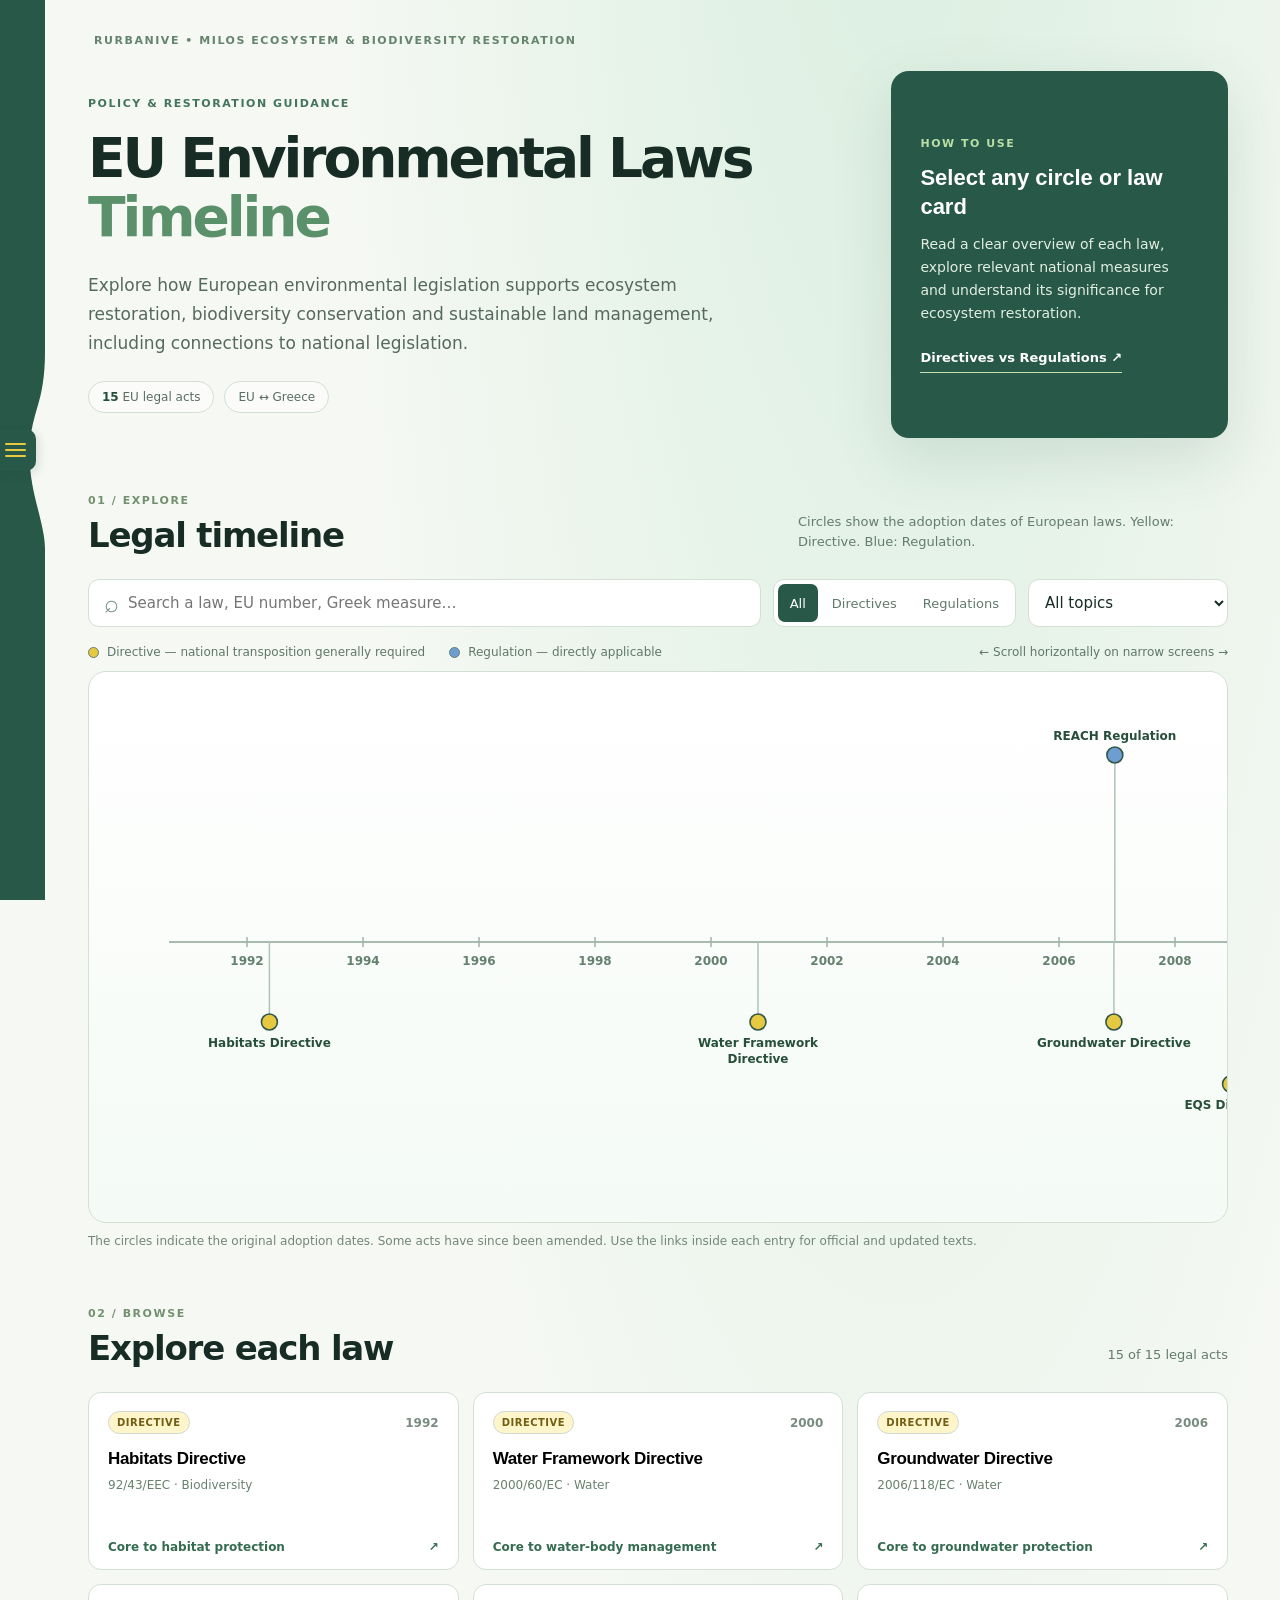
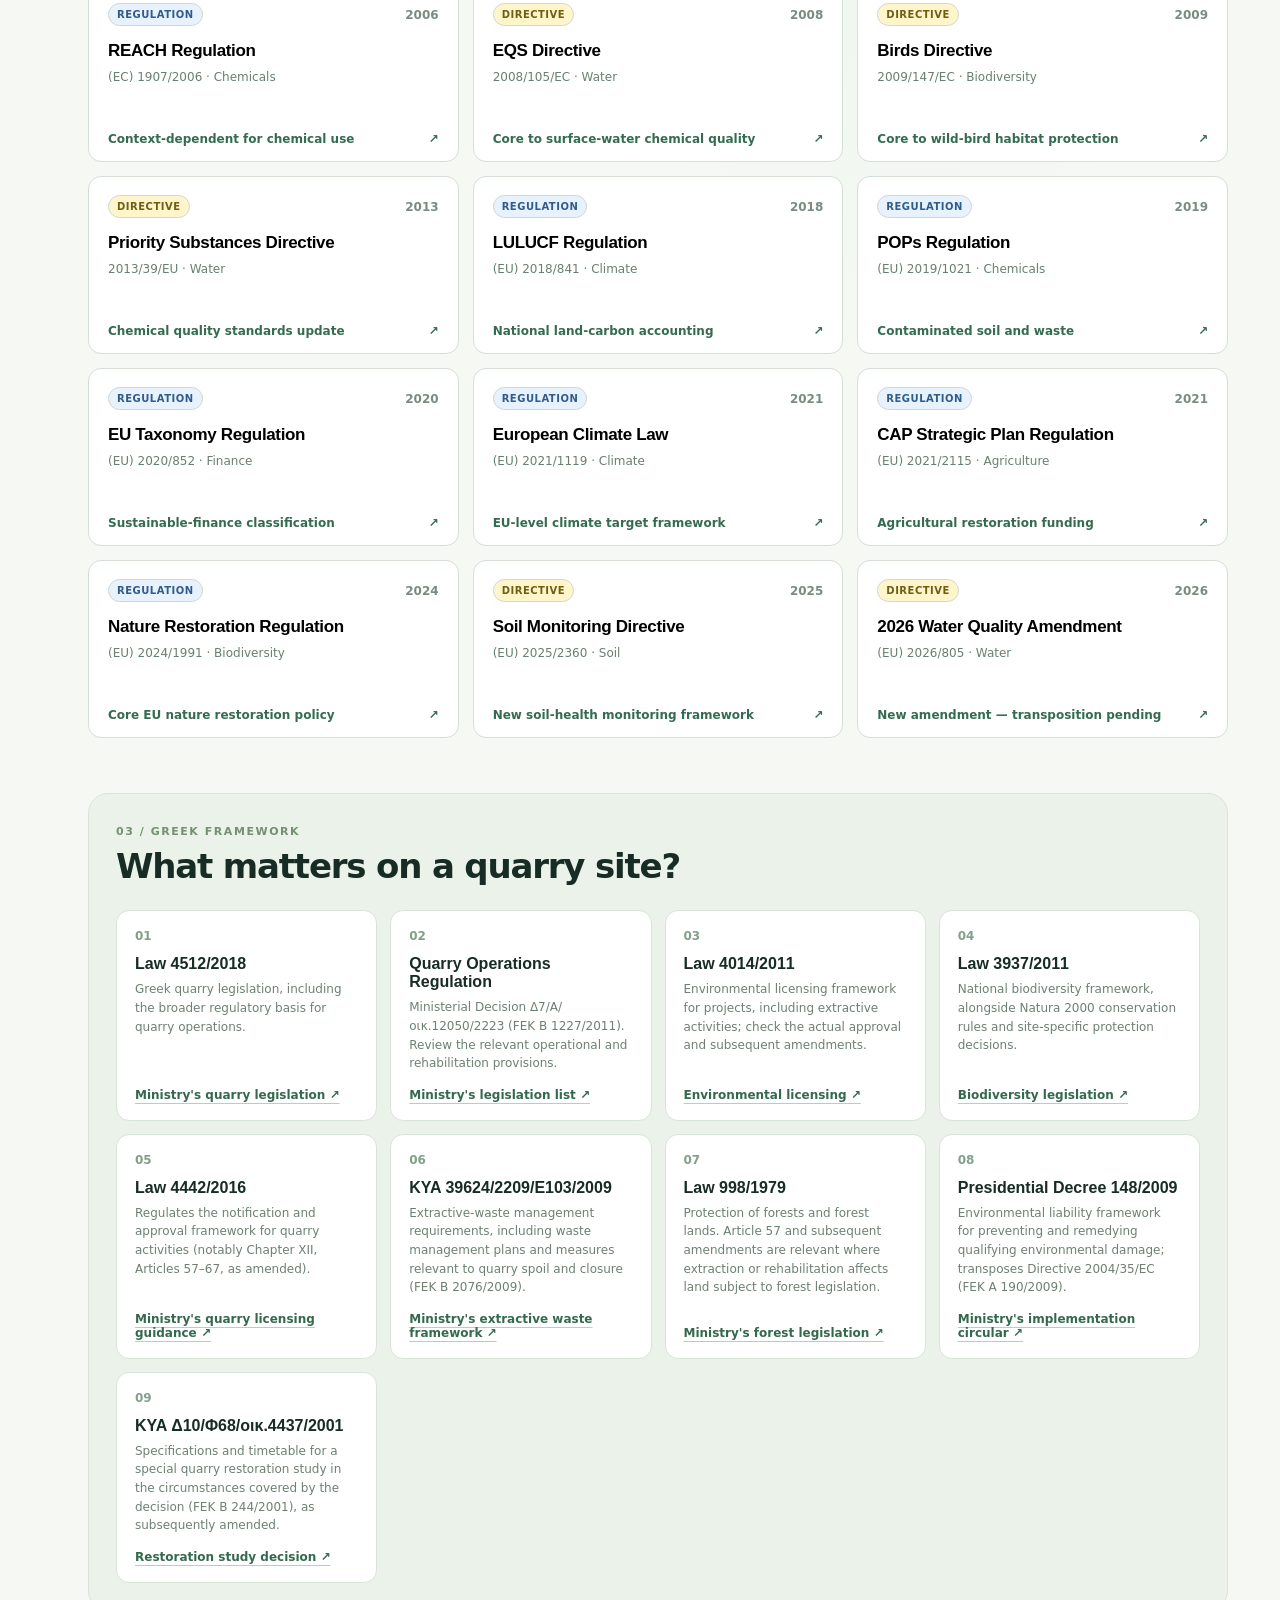
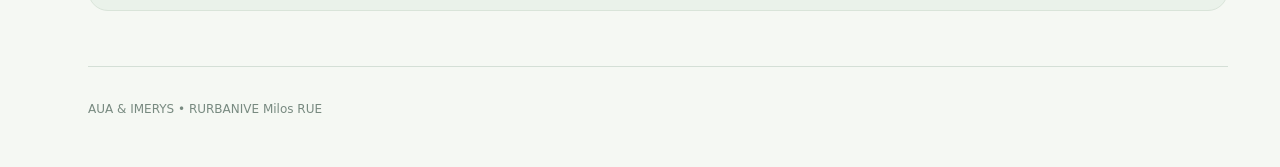
==== index.html @ 46797218 "Rename legislation.html to index.html" ====
<!doctype html>
<html lang="en">
<head>
  <meta charset="utf-8">
  <meta name="viewport" content="width=device-width, initial-scale=1">
  <meta name="description" content="RURBANIVE guide to EU environmental law, verified Greek legal measures and practical relevance to ecological restoration.">
  <meta name="theme-color" content="#285848">
  <title>EU & Greek Environmental Legislation | RURBANIVE</title>
  <link rel="stylesheet" href="style.css">
</head>
<body>
  <a class="skip-link" href="#main">Skip to content</a>
  <nav id="menu" class="site-menu" aria-label="Project navigation">
    <button id="menu-toggle" class="hamburger" type="button" aria-label="Open navigation" aria-expanded="false" aria-controls="menu-content"><span></span><span></span><span></span></button>
    <div id="menu-content" class="menu-content">
      <a class="brand" href="https://rurbanive-project.eu/" target="_blank" rel="noopener noreferrer"><img src="https://zenodo.org/records/18361008/files/RURBANIVE_stroke.png?download=1" alt="RURBANIVE project" loading="lazy"></a>
      <p class="nav-label">RURBANIVE • Milos</p>
      <a href="/index.html">Home</a><a href="/plant-database.html">Plant Database</a><a href="/restoration-protocols.html">Restoration Protocols</a><a class="current" aria-current="page" href="/legislation.html">Legislation</a><a href="/about.html">About</a>
    </div>
    <svg id="blob" viewBox="0 0 60 1000" preserveAspectRatio="none" aria-hidden="true"><path id="blob-path" d=""></path></svg>
  </nav>

  <main id="main" class="page">
    <div class="eyebrow">RURBANIVE • Milos ecosystem & biodiversity restoration</div>
    <header class="hero">
      <div class="hero-content">
        <p class="kicker">Policy & restoration guidance</p>
        <h1>EU Environmental Laws <em>Timeline</em></h1>
        <p class="hero-description">Explore how European environmental legislation supports ecosystem restoration, biodiversity conservation and sustainable land management, including connections to national legislation.</p>
        <div class="statline"><span><b id="count">15</b> EU legal acts</span><span>EU ↔ Greece</span></div>
      </div>
      <div class="intro-aside">
        <span class="aside-kicker">How to use</span>
        <strong>Select any circle or law card</strong>
        <p>Read a clear overview of each law, explore relevant national measures and understand its significance for ecosystem restoration.</p>
        <button id="explain-trigger" class="text-button" type="button">Directives vs Regulations <span aria-hidden="true">↗</span></button>
      </div>
    </header>

    <section class="overview" aria-label="Legislation filters">
      <div class="section-heading"><div><span class="section-no">01 / EXPLORE</span><h2>Legal timeline</h2></div><p>Circles show the adoption dates of European laws. Yellow: Directive. Blue: Regulation.</p></div>
      <div class="filters">
        <label class="searchbox" for="search-input"><span aria-hidden="true">⌕</span><input id="search-input" type="search" placeholder="Search a law, EU number, Greek measure…" autocomplete="off"></label>
        <div class="type-toggle" role="group" aria-label="Filter by EU act type"><button class="active" data-type="All" aria-pressed="true">All</button><button data-type="Directive" aria-pressed="false">Directives</button><button data-type="Regulation" aria-pressed="false">Regulations</button></div>
        <label for="topic-select" class="visually-hidden">Filter by topic</label><select id="topic-select"><option value="All">All topics</option><option value="Biodiversity">Biodiversity</option><option value="Water">Water</option><option value="Soil">Soil</option><option value="Climate">Climate</option><option value="Chemicals">Chemicals</option><option value="Agriculture">Agriculture</option><option value="Finance">Finance</option></select>
      </div>
      <div class="visual-key"><span><i class="dot directive-dot"></i> Directive — national transposition generally required</span><span><i class="dot regulation-dot"></i> Regulation — directly applicable</span><span class="hint">← Scroll horizontally on narrow screens →</span></div>
      <div class="timeline-viewport" id="timeline-viewport"><div id="timeline" aria-label="EU law timeline, from 1992 to 2026"></div></div>
      <p class="timeline-caption">The circles indicate the original adoption dates. Some acts have since been amended. Use the links inside each entry for official and updated texts.</p>
    </section>

    <section class="directory" id="directory">
      <div class="section-heading"><div><span class="section-no">02 / BROWSE</span><h2>Explore each law</h2></div><p id="results-label" aria-live="polite">15 legal acts</p></div>
      <div class="law-grid" id="law-grid"></div>
      <p id="empty-message" class="empty" hidden>No laws match these filters. Try a broader search.</p>
    </section>

    <section class="greek-focus" id="greek-focus">
      <div class="section-heading"><div><span class="section-no">03 / GREEK FRAMEWORK</span><h2>What matters on a quarry site?</h2></div></div>
      <div class="greek-cards">
        <article><span>01</span><h3>Law 4512/2018</h3><p>Greek quarry legislation, including the broader regulatory basis for quarry operations.</p><a href="https://ypen.gov.gr/energeia/oryktes-protes-yles/latomeia/nomothesia/" target="_blank" rel="noopener noreferrer">Ministry's quarry legislation ↗</a></article>
        <article><span>02</span><h3>Quarry Operations Regulation</h3><p>Ministerial Decision Δ7/Α/οικ.12050/2223 (FEK B 1227/2011). Review the relevant operational and rehabilitation provisions.</p><a href="https://ypen.gov.gr/energeia/oryktes-protes-yles/latomeia/nomothesia/" target="_blank" rel="noopener noreferrer">Ministry's legislation list ↗</a></article>
        <article><span>03</span><h3>Law 4014/2011</h3><p>Environmental licensing framework for projects, including extractive activities; check the actual approval and subsequent amendments.</p><a href="https://ypen.gov.gr/perivallon/perivallontiki-adeiodotisi/perivallontiki-adeiodotisi-ergon/" target="_blank" rel="noopener noreferrer">Environmental licensing ↗</a></article>
        <article><span>04</span><h3>Law 3937/2011</h3><p>National biodiversity framework, alongside Natura 2000 conservation rules and site-specific protection decisions.</p><a href="https://ypen.gov.gr/perivallon/viopoikilotita/nomothesia/" target="_blank" rel="noopener noreferrer">Biodiversity legislation ↗</a></article>
        <article><span>05</span><h3>Law 4442/2016</h3><p>Regulates the notification and approval framework for quarry activities (notably Chapter XII, Articles 57–67, as amended).</p><a href="https://ypen.gov.gr/energeia/oryktes-protes-yles/latomeia/adeiodotisi/" target="_blank" rel="noopener noreferrer">Ministry's quarry licensing guidance ↗</a></article>
        <article><span>06</span><h3>KYA 39624/2209/E103/2009</h3><p>Extractive-waste management requirements, including waste management plans and measures relevant to quarry spoil and closure (FEK B 2076/2009).</p><a href="https://ypen.gov.gr/diacheirisi-apovliton/sterea-apovlita/exoryktika-apovlita/" target="_blank" rel="noopener noreferrer">Ministry's extractive waste framework ↗</a></article>
        <article><span>07</span><h3>Law 998/1979</h3><p>Protection of forests and forest lands. Article 57 and subsequent amendments are relevant where extraction or rehabilitation affects land subject to forest legislation.</p><a href="https://ypen.gov.gr/perivallon/dasi/nomothesia/" target="_blank" rel="noopener noreferrer">Ministry's forest legislation ↗</a></article>
        <article><span>08</span><h3>Presidential Decree 148/2009</h3><p>Environmental liability framework for preventing and remedying qualifying environmental damage; transposes Directive 2004/35/EC (FEK A 190/2009).</p><a href="https://ypen.gov.gr/wp-content/uploads/legacy/Files/Epitheorisi/Perivallontiki%20Efthini/Nomiko%20Plaisio/04_egyklios65_2011.pdf" target="_blank" rel="noopener noreferrer">Ministry's implementation circular ↗</a></article>
        <article><span>09</span><h3>KYA Δ10/Φ68/οικ.4437/2001</h3><p>Specifications and timetable for a special quarry restoration study in the circumstances covered by the decision (FEK B 244/2001), as subsequently amended.</p><a href="https://www.nomoskopio.gr/a_d10-f68-4437_01.php" target="_blank" rel="noopener noreferrer">Restoration study decision ↗</a></article>
      </div>
    </section>

    <footer class="footer"><p>AUA & IMERYS • RURBANIVE Milos RUE</p></footer>
  </main>

  <div id="dialog-overlay" class="dialog-overlay" hidden></div>
  <section id="law-dialog" class="law-dialog" role="dialog" aria-modal="true" aria-labelledby="dialog-title" hidden>
    <div class="dialog-header"><div><p class="dialog-eyebrow" id="dialog-eyebrow">EU environmental law</p><h2 id="dialog-title"></h2><p class="dialog-meta" id="dialog-meta"></p></div><button type="button" id="dialog-close" aria-label="Close details" class="close-button">×</button></div>
    <div class="dialog-body" id="dialog-body"></div>
  </section>
  <script src="script.js"></script>
</body>
</html>
---- style.css ----
:root{--forest:#285848;--forest2:#1e473b;--deep:#172c25;--sage:#edf4ef;--mint:#d7e8dc;--lime:#b4d45d;--yellow:#e6c940;--blue:#6e9dd0;--line:#d4dfd6;--paper:#f7faf6;--white:#fff;--shadow:0 24px 64px rgba(20,48,35,.15)}
*{box-sizing:border-box}html{scroll-behavior:smooth}body{margin:0;font-family:'DM Sans',system-ui,sans-serif;color:var(--deep);background:radial-gradient(ellipse at 70% -15%,#d8eede 0%,transparent 45%),#f5f8f3;font-size:15px}button,input,select{font:inherit}button{cursor:pointer}a{color:inherit}a:focus-visible,button:focus-visible,input:focus-visible,select:focus-visible,[role=button]:focus-visible{outline:3px solid #e6c940;outline-offset:3px}button:disabled{opacity:.5;cursor:not-allowed}[hidden]{display:none!important}.visually-hidden{position:absolute;width:1px;height:1px;padding:0;margin:-1px;overflow:hidden;clip:rect(0,0,0,0);white-space:nowrap;border:0}.skip-link{position:fixed;z-index:110;top:-100px;left:12px;background:#fff;padding:10px 16px}.skip-link:focus{top:12px}
/* Retains the left-hand animated RURBANIVE menu; tap/click also works */
.site-menu{--peek:22px;position:fixed;z-index:30;left:0;top:0;height:100vh;width:290px;background:var(--forest);transform:translateX(calc(-100% + var(--peek)));transition:transform .65s cubic-bezier(.19,1,.22,1)}.site-menu.expanded{transform:translateX(0)}.menu-content{position:relative;z-index:2;padding:28px 28px;display:flex;flex-direction:column;gap:11px}.menu-content .brand img{display:block;width:190px;max-width:100%;margin-bottom:20px}.nav-label{color:#c9e2d0;text-transform:uppercase;letter-spacing:.17em;font-size:10px;margin:4px 0 15px}.menu-content>a:not(.brand){text-decoration:none;color:#f1f8ee;padding:13px 12px;border-radius:8px}.menu-content>a:not(.brand):hover,.menu-content>a.current{background:rgba(255,255,255,.13);color:#fff}.hamburger{position:absolute;z-index:4;right:-14px;top:40vh;border:0;background:var(--forest);height:42px;width:42px;border-radius:0 10px 10px 0;display:grid;align-content:center;justify-items:center;gap:4px;box-shadow:3px 3px 10px #203b3420}.hamburger span{display:block;width:21px;height:2px;background:var(--yellow);border-radius:2px}#blob{position:absolute;right:-23px;top:0;height:100%;width:23px;pointer-events:none;fill:var(--forest)}
.page{max-width:1540px;padding:34px 52px 36px 74px;margin:0 auto 0 14px}.eyebrow,.kicker,.aside-kicker,.section-no,.dialog-eyebrow{text-transform:uppercase;letter-spacing:.14em;font-size:11px;font-weight:800}.eyebrow{color:#65846d;margin:0 0 24px 6px}.hero{display:grid;grid-template-columns:minmax(0,1.6fr) minmax(250px,.7fr);gap:34px;align-items:stretch;margin-bottom:52px}.hero-content{padding:26px 0 25px}.kicker{color:#44755c;margin:0 0 19px}.hero h1{font-family:Manrope,system-ui,sans-serif;font-size:clamp(34px,4.3vw,61px);letter-spacing:-.056em;line-height:1.07;max-width:850px;margin:0 0 24px;font-weight:800}.hero h1 em{font-style:normal;color:#5a906a}.hero-description{font-size:17px;line-height:1.7;max-width:670px;color:#56695f;margin:0 0 24px}.statline{display:flex;gap:10px;flex-wrap:wrap}.statline span{border:1px solid var(--line);background:#fff9;border-radius:100px;padding:8px 13px;color:#5b6c63;font-size:12px}.statline strong,.statline b{color:#214d39}.intro-aside{background:var(--forest);color:#fff;padding:29px;border-radius:18px;box-shadow:0 20px 60px #184b3720;display:flex;flex-direction:column;justify-content:center}.intro-aside .aside-kicker{color:#badea5;margin-bottom:14px}.intro-aside strong{font-family:Manrope,sans-serif;font-size:22px;line-height:1.3}.intro-aside p{color:#e2eee3;line-height:1.65;margin:12px 0 17px;font-size:14px}.text-button{align-self:flex-start;background:none;border:0;border-bottom:1px solid #cfdeb0;color:#fff;padding:7px 0;font-size:13px;font-weight:700}
.section-heading{display:flex;align-items:end;justify-content:space-between;gap:24px;margin-bottom:24px}.section-no{color:#73916f}.section-heading h2{font:800 clamp(24px,2.8vw,34px) Manrope,system-ui,sans-serif;letter-spacing:-.035em;margin:7px 0 0}.section-heading>p{margin:0 0 4px;max-width:430px;color:#647b6e;font-size:13px;line-height:1.5}.overview,.directory,.greek-focus{margin-bottom:55px}.filters{display:grid;grid-template-columns:minmax(250px,1fr) auto 200px;gap:12px;margin-bottom:18px}.searchbox{display:flex;align-items:center;gap:7px;padding:0 15px;background:white;border:1px solid var(--line);border-radius:11px;min-height:48px}.searchbox>span{font-size:25px;color:#779382}.searchbox input{outline:0;flex:1;border:0;background:transparent;min-width:0;color:#254432}.searchbox input:focus{outline:0}.searchbox:focus-within{outline:3px solid #e6c940}.type-toggle{border:1px solid var(--line);padding:4px;display:flex;border-radius:11px;background:#fff;gap:2px}.type-toggle button{border:0;background:transparent;border-radius:7px;padding:8px 12px;font-size:13px;color:#62796c}.type-toggle button.active{background:var(--forest);color:white}.filters select{border:1px solid var(--line);background:#fff;color:var(--deep);border-radius:11px;padding:0 12px;min-height:48px}.visual-key{display:flex;flex-wrap:wrap;align-items:center;gap:10px 24px;font-size:12px;color:#60776a;margin:2px 0 12px}.visual-key span{display:inline-flex;align-items:center;gap:8px}.visual-key .hint{margin-left:auto}.dot{display:inline-block;border:1px solid #648071;border-radius:50%;width:11px;height:11px}.directive-dot{background:var(--yellow)}.regulation-dot{background:var(--blue)}.timeline-viewport{overflow-x:auto;overflow-y:hidden;border:1px solid var(--line);border-radius:18px;background:linear-gradient(180deg,#fff 0%,#f4faf5 100%);scrollbar-color:#84a393 #e8f1ea}.timeline-viewport svg{display:block;min-width:100%;max-width:none}.timeline-viewport svg .axis-line{stroke:#a7bbb0;stroke-width:2}.timeline-viewport svg .axis-year{fill:#64806e;font-weight:700;font-size:12px}.timeline-viewport svg .stem{stroke:#aec4b5;stroke-width:1.5}.timeline-viewport svg .law-circle{stroke:#315748;stroke-width:1.6;transition:r .2s,stroke-width .2s}.timeline-viewport svg .timeline-node{cursor:pointer}.timeline-viewport svg .timeline-node:hover .law-circle,.timeline-viewport svg .timeline-node:focus .law-circle{stroke-width:4;r:11}.timeline-viewport svg .marker-label{fill:#284f3b;font-size:12px;font-weight:700}.timeline-viewport svg .marker-ref{fill:#648071;font-size:11px}.timeline-viewport svg .timeline-node:focus{outline:none}.timeline-viewport svg .timeline-node:focus .law-circle{stroke:#a67405;stroke-width:5}.timeline-caption{font-size:12px;color:#738677;margin:11px 0 0}
.law-grid{display:grid;grid-template-columns:repeat(3,minmax(0,1fr));gap:14px}.law-card{display:flex;flex-direction:column;text-align:left;align-items:stretch;border:1px solid var(--line);background:#fff;border-radius:13px;padding:18px 19px 15px;min-height:178px;transition:transform .2s,box-shadow .2s,border .2s}.law-card:hover{transform:translateY(-3px);box-shadow:0 14px 35px #2f544619;border-color:#acc8b4}.law-card-top{display:flex;align-items:center;justify-content:space-between;gap:10px}.act-type{font-size:10px;font-weight:800;letter-spacing:.05em;text-transform:uppercase;border-radius:30px;padding:5px 8px;border:1px solid #d0d8d1}.act-type.directive{background:#fff5cb;color:#725e13}.act-type.regulation{background:#e8f2ff;color:#305c8a}.law-year{font-size:12px;font-weight:700;color:#7a8c80}.law-card h3{font:750 17px/1.35 Manrope,sans-serif;letter-spacing:-.02em;margin:14px 0 6px}.law-card p{font-size:12px;color:#68806f;margin:0 0 13px;line-height:1.4}.card-bottom{margin-top:auto;display:flex;align-items:center;justify-content:space-between;gap:10px;color:#356b50;font-size:12px;font-weight:700}.empty{text-align:center;padding:50px;color:#738677}
.greek-focus{background:#eaf2ea;border:1px solid #d9e4d9;padding:27px;border-radius:20px}.greek-cards{display:grid;grid-template-columns:repeat(4,minmax(0,1fr));gap:13px}.greek-cards article{background:#fff;border:1px solid #d9e4d9;border-radius:13px;padding:18px;display:flex;flex-direction:column}.greek-cards article>span{color:#80a18a;font-weight:800;font-size:12px}.greek-cards h3{font:750 16px Manrope,sans-serif;margin:12px 0 7px}.greek-cards p{color:#6d8072;line-height:1.55;font-size:12px;margin:0 0 15px;flex:1}.greek-cards a{font-size:12px;font-weight:800;color:#34694e;text-decoration:underline;text-decoration-color:#b6d0ba;text-underline-offset:4px}.footer{font-size:12px;color:#788a80;line-height:1.6;border-top:1px solid var(--line);padding-top:21px}.footer p:first-child{max-width:900px}
/* Accessible detail dialog */
.dialog-overlay{position:fixed;inset:0;background:rgba(13,35,27,.52);z-index:60;backdrop-filter:blur(4px)}.law-dialog{position:fixed;z-index:70;top:50%;left:50%;transform:translate(-50%,-50%);width:min(850px,calc(100vw - 32px));max-height:min(89vh,960px);display:flex;flex-direction:column;background:#fff;border-radius:18px;box-shadow:var(--shadow);overflow:hidden}.dialog-header{background:#eaf3ec;padding:24px 28px 21px;display:flex;justify-content:space-between;gap:24px;border-bottom:1px solid var(--line)}.dialog-eyebrow{color:#4d8560;margin:0 0 10px}.dialog-header h2{margin:0;font:800 clamp(21px,2.6vw,31px)/1.2 Manrope,sans-serif;letter-spacing:-.035em}.dialog-meta{color:#61776b;font-size:12px;margin:10px 0 0}.close-button{border:0;background:#fff;color:#315b44;border-radius:50%;height:42px;min-width:42px;font-size:29px;line-height:1}.dialog-body{padding:20px 28px 28px;overflow-y:auto}.detail-section{margin-bottom:23px}.detail-section h3{font:800 15px Manrope,sans-serif;display:flex;align-items:center;gap:10px;margin:0 0 10px}.detail-section h3 span{display:inline-flex;align-items:center;justify-content:center;background:#eaf2e9;color:#4b805f;width:28px;height:28px;border-radius:50%;font-size:12px}.detail-section p{line-height:1.65;color:#52695b;margin:7px 0;font-size:14px}.mapping-status{padding:12px 15px;border-radius:9px;background:#f1f6ef;border:1px solid #e0e9dc}.national-law{padding:13px 14px;border:1px solid #dde8df;border-radius:9px;margin-top:9px}.national-law .mapping-kind{display:inline-block;text-transform:uppercase;letter-spacing:.06em;font-size:10px;font-weight:800;color:#52785d;margin-bottom:5px}.national-law a{display:block;font-size:14px;font-weight:800;color:#256245;line-height:1.45;text-decoration:underline;text-decoration-color:#afd0b8;text-underline-offset:3px}.national-law p{font-size:12px;margin:6px 0 0}.source-line{font-size:12px!important;margin-top:12px!important}.source-line a{color:#256245;font-weight:700}.dialog-footer{display:flex;flex-wrap:wrap;align-items:center;gap:10px;border-top:1px solid #e4ece6;padding-top:17px}.button-link{background:var(--forest);border-radius:9px;padding:12px 16px;font-weight:700;font-size:13px;color:white;text-decoration:none}.button-link.secondary{background:#e8f3e9;color:#255c40}.body-locked{overflow:hidden}
@media(max-width:1100px){.page{padding:30px 27px 32px 40px}.hero{grid-template-columns:1fr 310px;gap:18px}.filters{grid-template-columns:minmax(200px,1fr) auto}.filters select{grid-column:1/-1}.greek-cards{grid-template-columns:repeat(2,minmax(0,1fr))}}
@media(max-width:760px){.page{padding:26px 16px 26px 22px;margin:0}.eyebrow{margin:0 0 13px 34px;font-size:9px}.site-menu{transform:translateX(-100%);--peek:0px}.site-menu #blob{display:none}.site-menu .hamburger{right:-47px;top:14px}.hero{grid-template-columns:1fr;gap:0;margin-bottom:35px}.hero-content{padding:26px 0 19px}.hero h1{font-size:38px}.hero-description{font-size:15px}.intro-aside{padding:19px}.section-heading{align-items:start;flex-direction:column;gap:8px}.section-heading>p{margin:0}.filters{grid-template-columns:1fr}.type-toggle{overflow:auto}.type-toggle button{flex:1}.filters select{grid-column:auto}.visual-key{font-size:11px}.visual-key .hint{margin:0}.law-grid{grid-template-columns:repeat(2,minmax(0,1fr))}.law-card{min-height:162px;padding:14px}.law-card h3{font-size:15px}.greek-focus{padding:19px}.greek-cards{grid-template-columns:1fr}.law-dialog{max-height:93vh}.dialog-header{padding:19px}.dialog-body{padding:19px}}
@media(max-width:480px){.law-grid{grid-template-columns:1fr}.hero h1{font-size:34px}.statline{gap:6px}.statline span{padding:7px 9px;font-size:11px}.dialog-footer{flex-direction:column;align-items:stretch}.button-link{text-align:center}}
@media(prefers-reduced-motion:reduce){*,*:before,*:after{scroll-behavior:auto!important;transition:none!important}}
@media print{.site-menu,.filters,.timeline-viewport,#explain-trigger,.intro-aside,.dialog-overlay,.law-dialog{display:none!important}.page{margin:0;padding:0}.hero h1{font-size:30px}.law-grid{grid-template-columns:repeat(2,minmax(0,1fr))}.law-card{break-inside:avoid}.greek-focus{break-inside:avoid}}
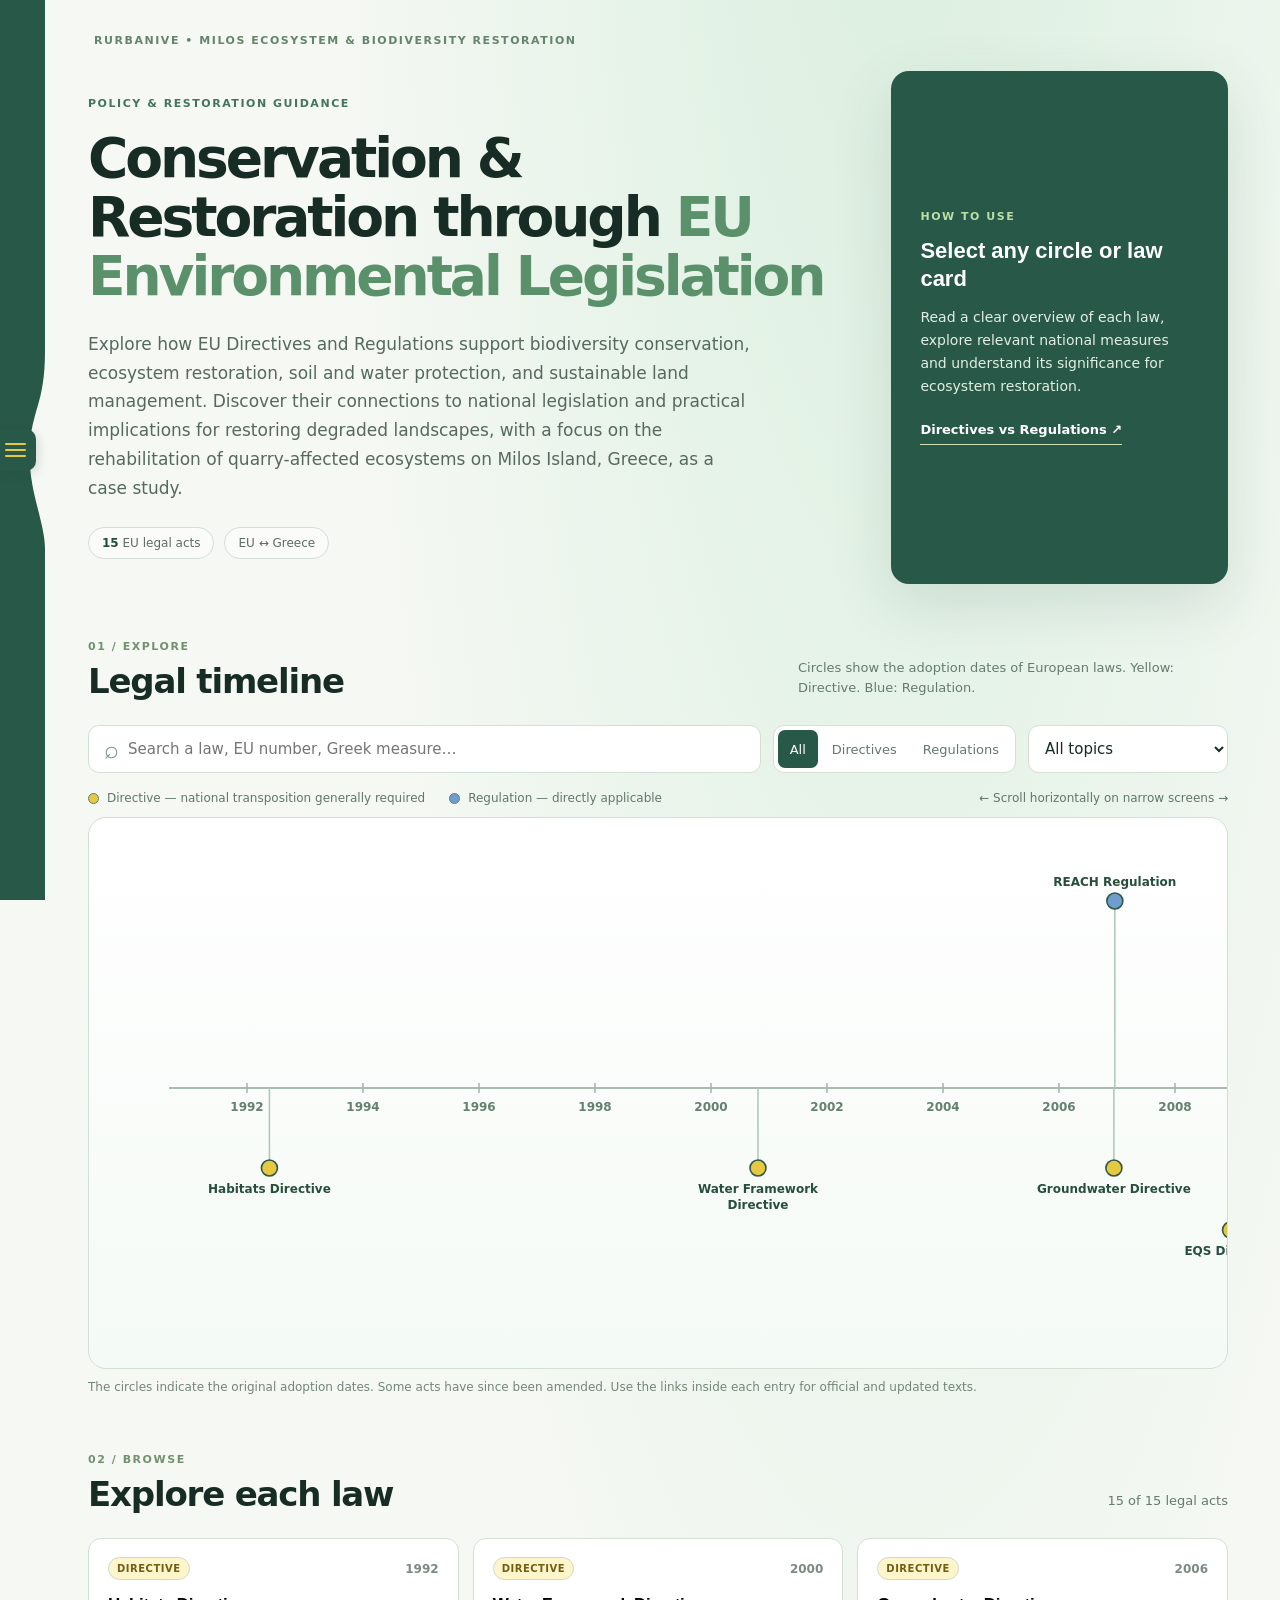
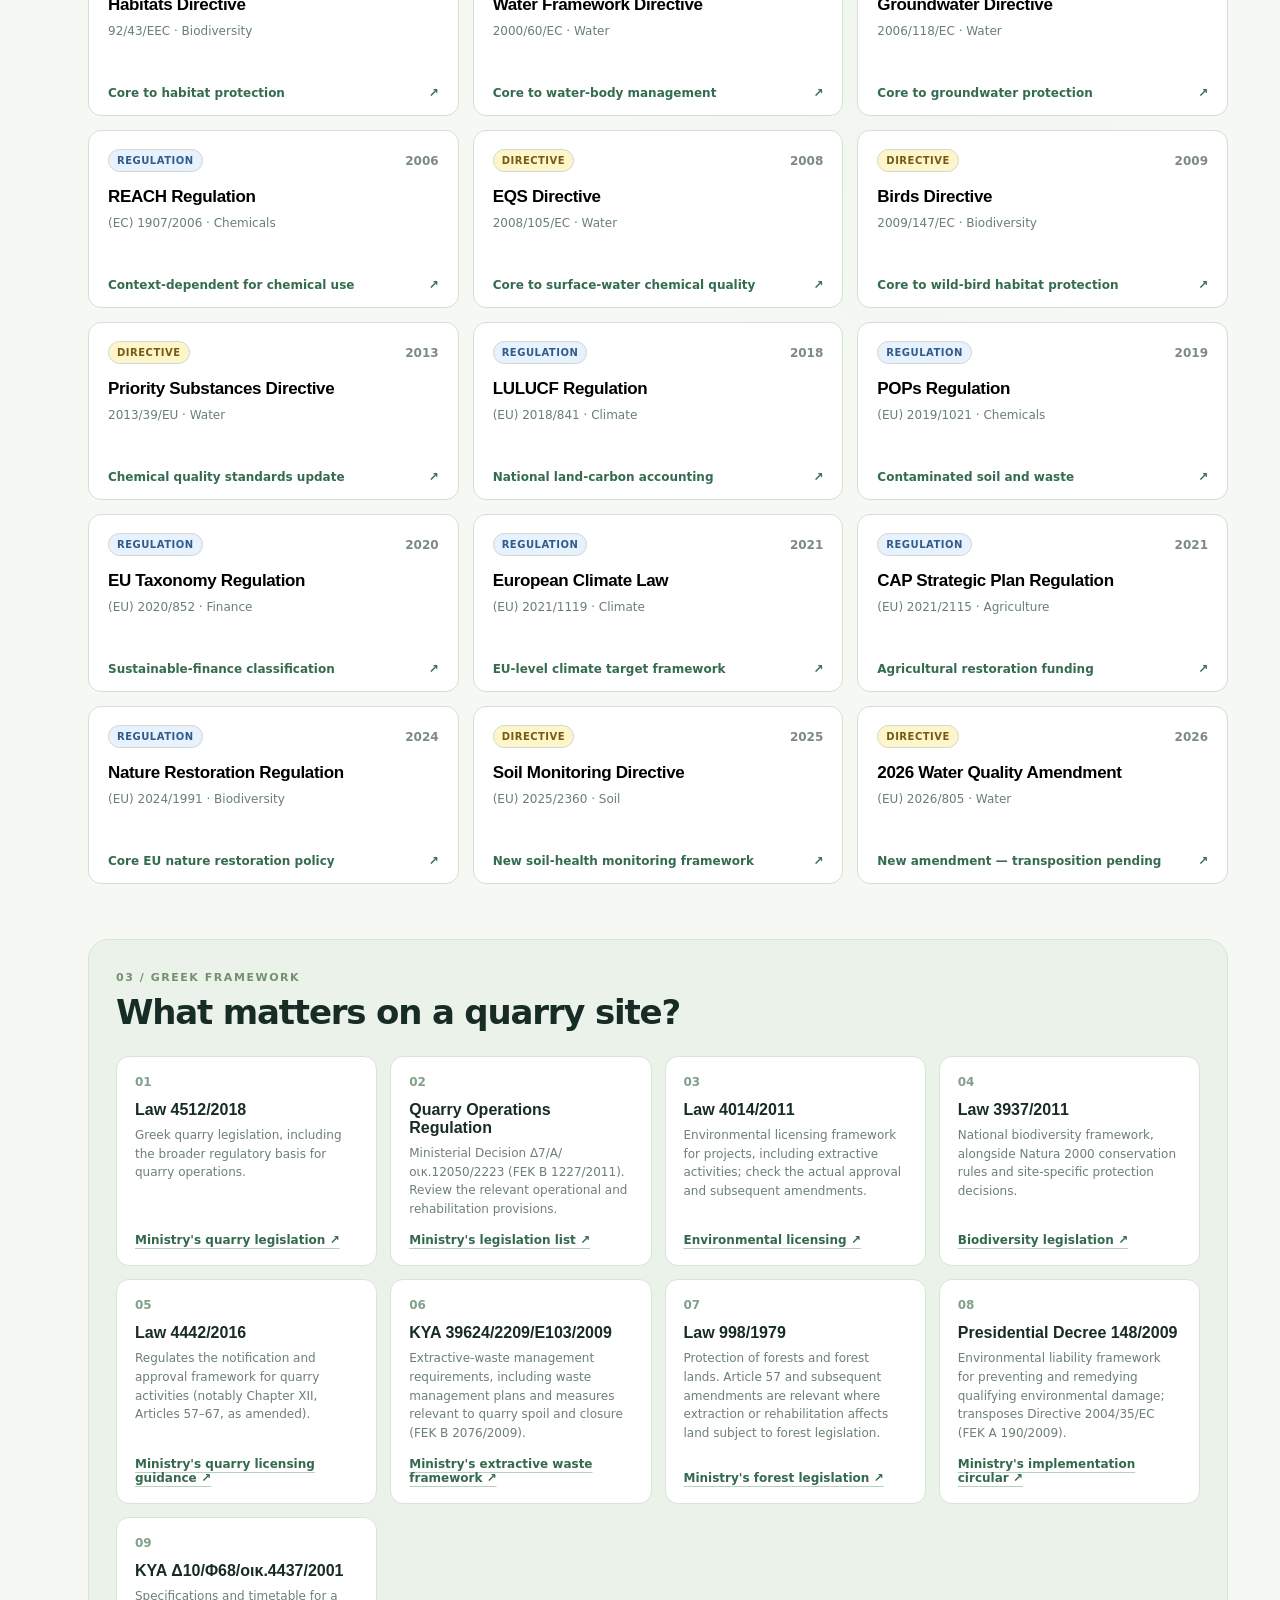
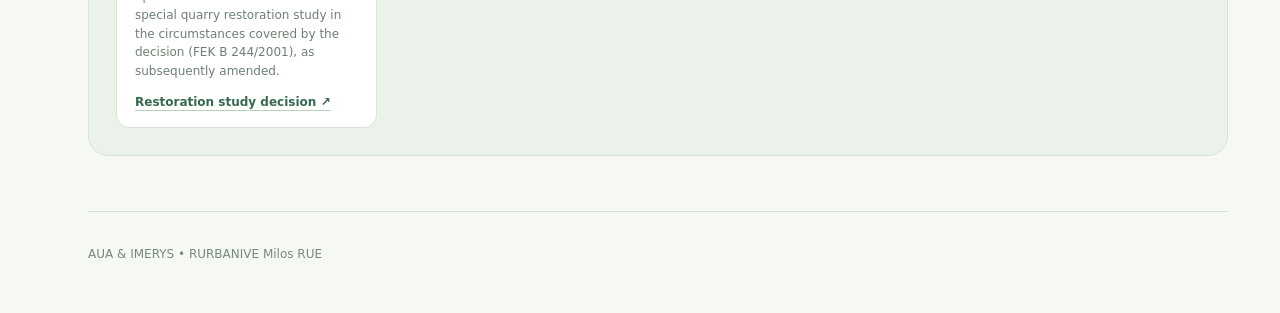
==== commit 2fa278a0: "Update index.html" ====
--- a/index.html
+++ b/index.html
@@ -25,8 +25,8 @@
     <header class="hero">
       <div class="hero-content">
         <p class="kicker">Policy & restoration guidance</p>
-        <h1>EU Environmental Laws <em>Timeline</em></h1>
-        <p class="hero-description">Explore how European environmental legislation supports ecosystem restoration, biodiversity conservation and sustainable land management, including connections to national legislation.</p>
+        <h1>Conservation &amp; Restoration through <em>EU Environmental Legislation</em></h1>
+        <p class="hero-description">Explore how EU Directives and Regulations support biodiversity conservation, ecosystem restoration, soil and water protection, and sustainable land management. Discover their connections to national legislation and practical implications for restoring degraded landscapes, with a focus on the rehabilitation of quarry-affected ecosystems on Milos Island, Greece, as a case study.</p>
         <div class="statline"><span><b id="count">15</b> EU legal acts</span><span>EU ↔ Greece</span></div>
       </div>
       <div class="intro-aside">
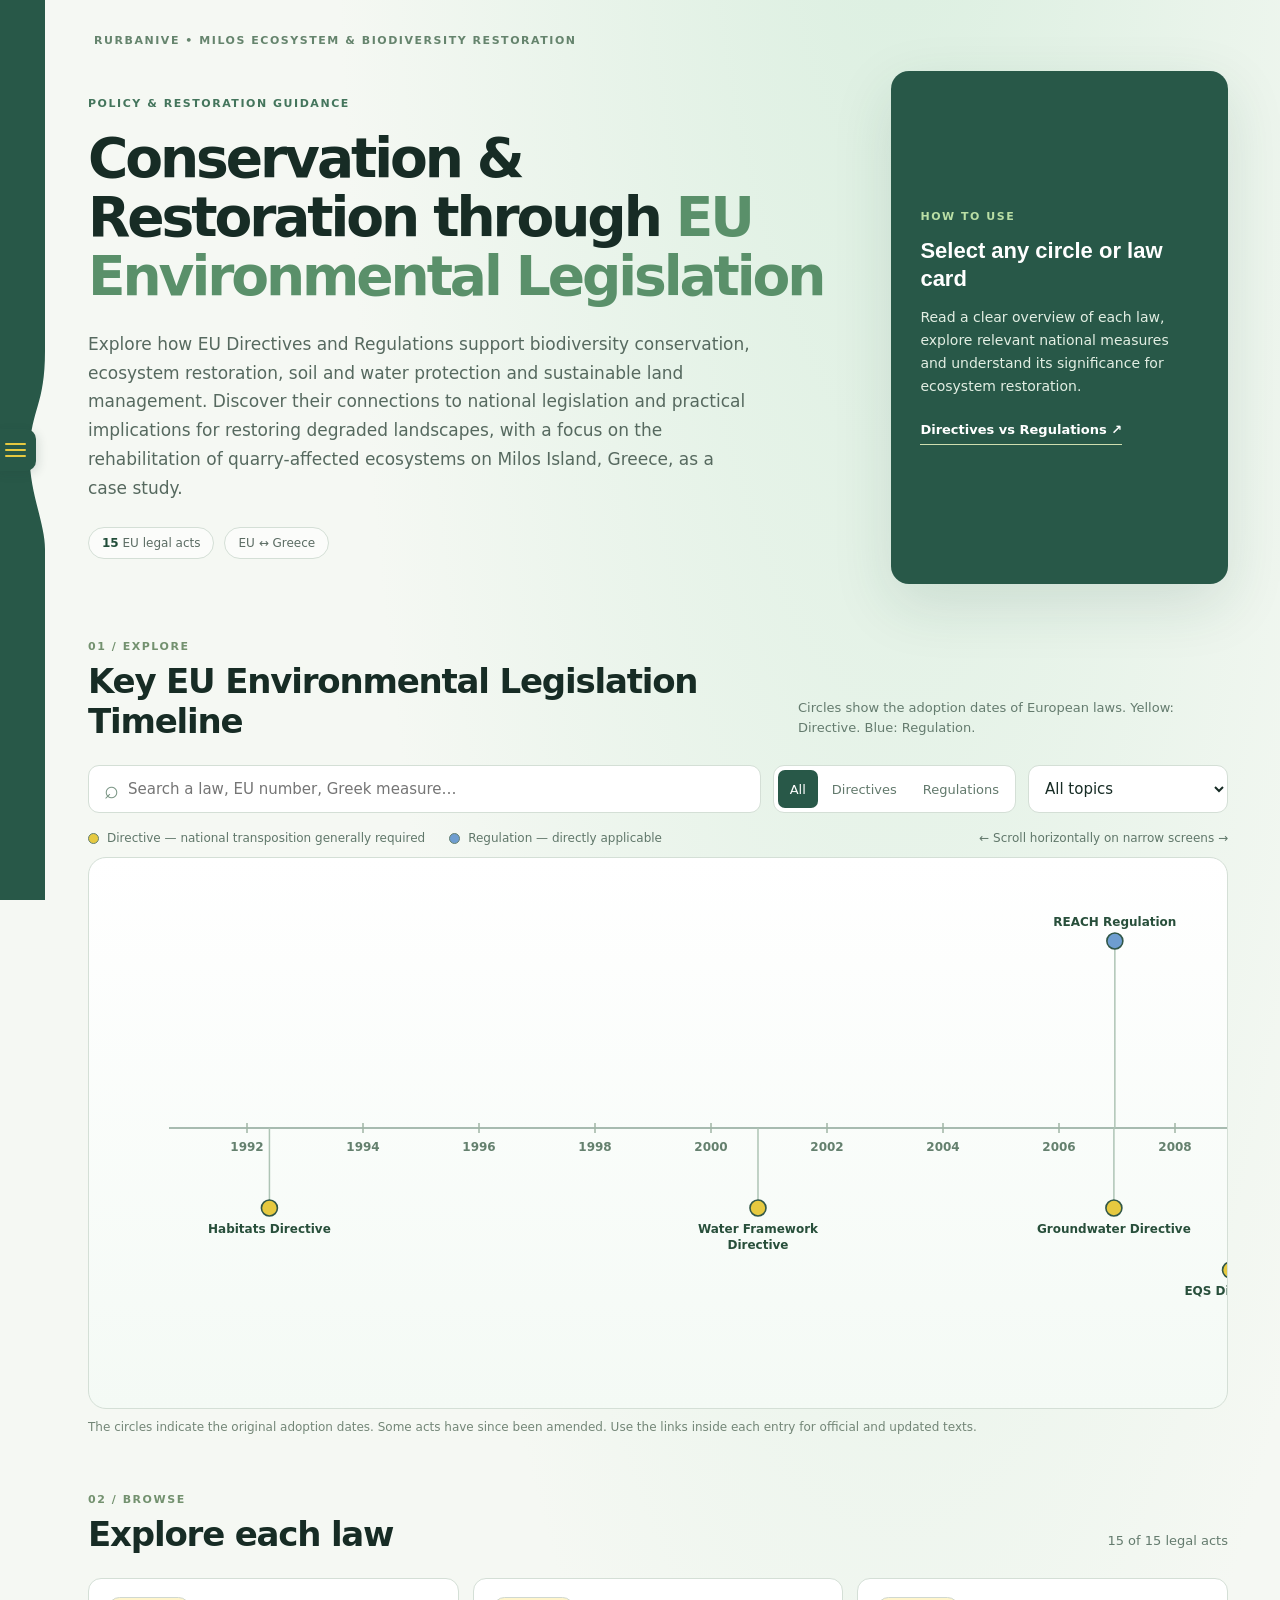
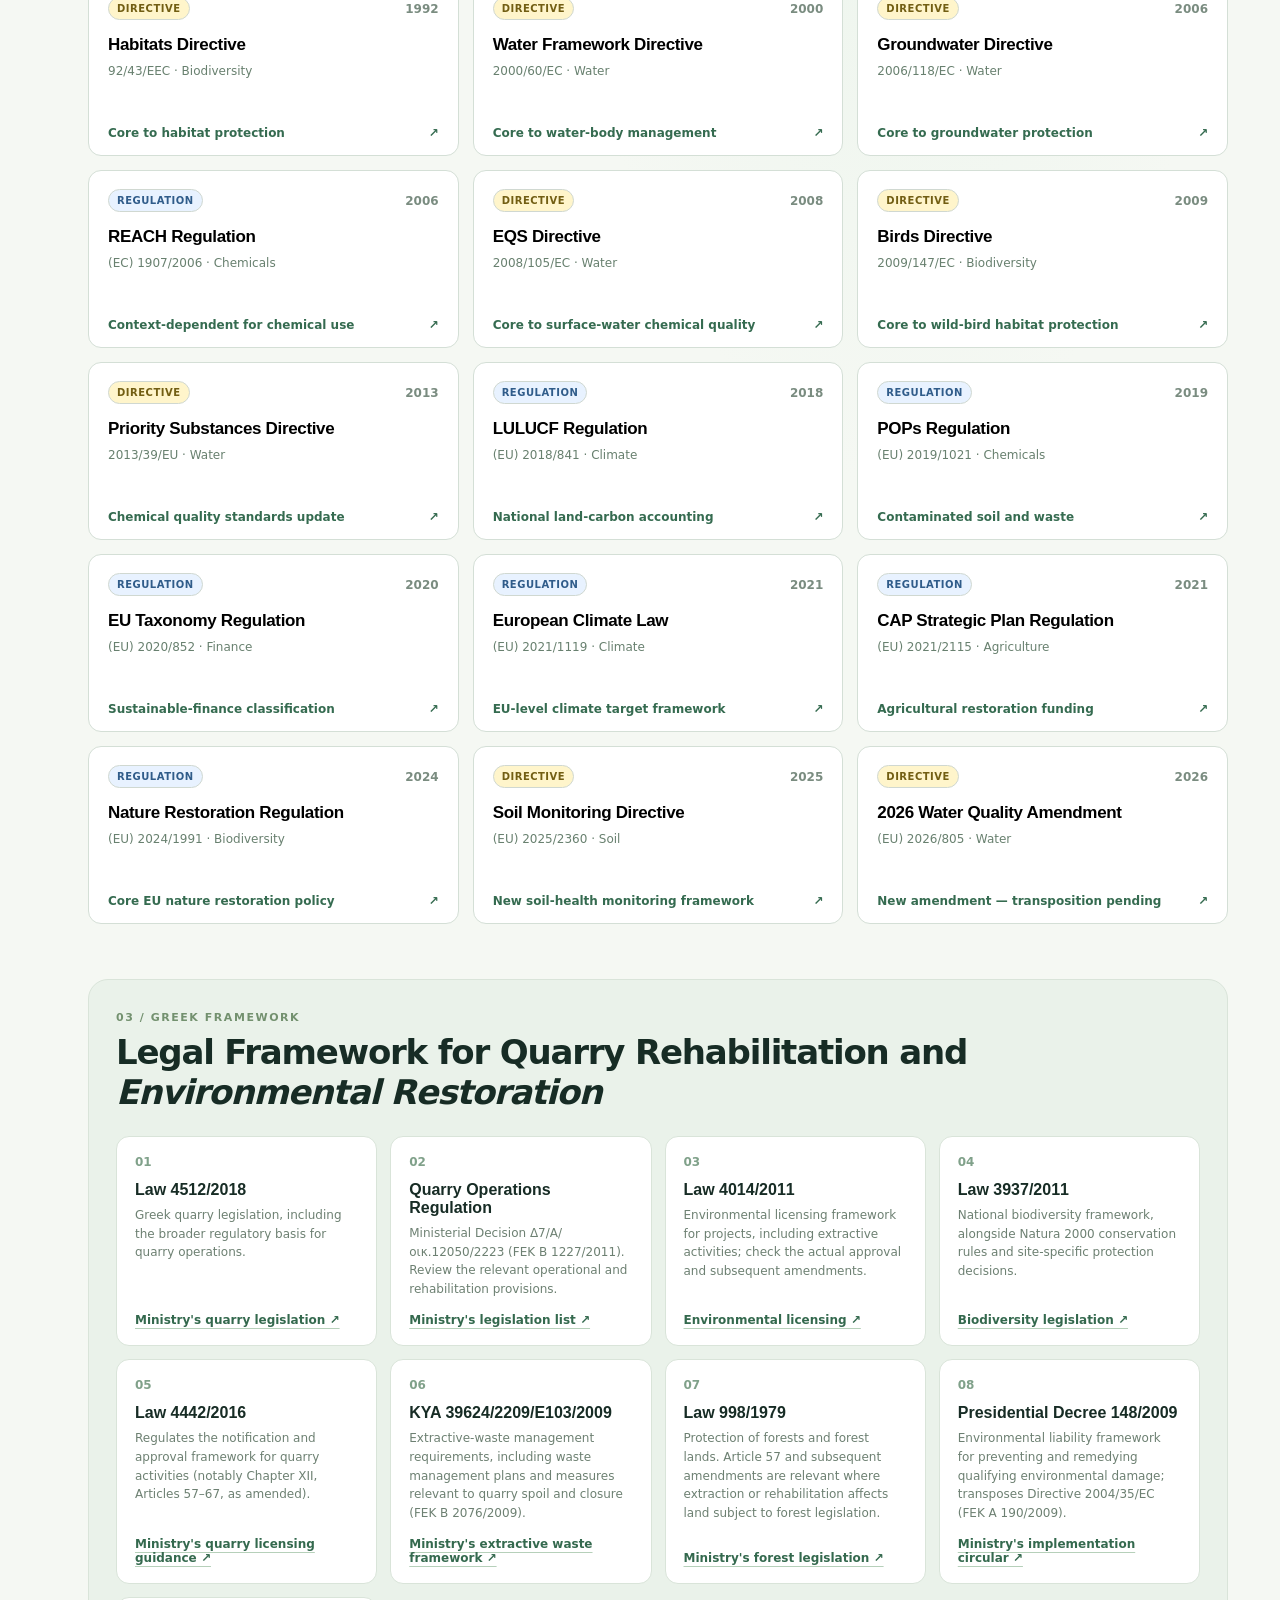
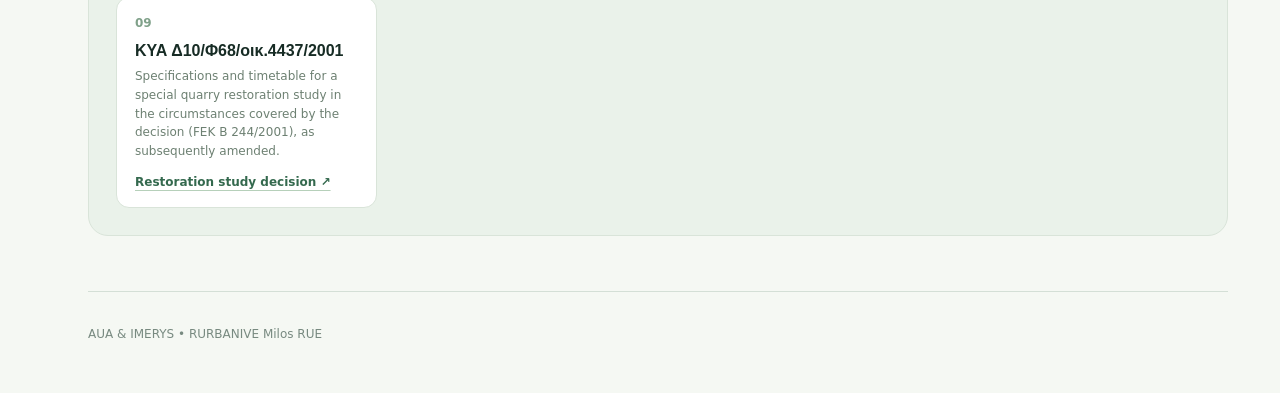
==== commit c493fda1: "Update index.html" ====
--- a/index.html
+++ b/index.html
@@ -26,7 +26,7 @@
       <div class="hero-content">
         <p class="kicker">Policy & restoration guidance</p>
         <h1>Conservation &amp; Restoration through <em>EU Environmental Legislation</em></h1>
-        <p class="hero-description">Explore how EU Directives and Regulations support biodiversity conservation, ecosystem restoration, soil and water protection, and sustainable land management. Discover their connections to national legislation and practical implications for restoring degraded landscapes, with a focus on the rehabilitation of quarry-affected ecosystems on Milos Island, Greece, as a case study.</p>
+        <p class="hero-description">Explore how EU Directives and Regulations support biodiversity conservation, ecosystem restoration, soil and water protection and sustainable land management. Discover their connections to national legislation and practical implications for restoring degraded landscapes, with a focus on the rehabilitation of quarry-affected ecosystems on Milos Island, Greece, as a case study.</p>
         <div class="statline"><span><b id="count">15</b> EU legal acts</span><span>EU ↔ Greece</span></div>
       </div>
       <div class="intro-aside">
@@ -38,7 +38,7 @@
     </header>
 
     <section class="overview" aria-label="Legislation filters">
-      <div class="section-heading"><div><span class="section-no">01 / EXPLORE</span><h2>Legal timeline</h2></div><p>Circles show the adoption dates of European laws. Yellow: Directive. Blue: Regulation.</p></div>
+      <div class="section-heading"><div><span class="section-no">01 / EXPLORE</span><h2>Key EU Environmental Legislation Timeline</h2></div><p>Circles show the adoption dates of European laws. Yellow: Directive. Blue: Regulation.</p></div>
       <div class="filters">
         <label class="searchbox" for="search-input"><span aria-hidden="true">⌕</span><input id="search-input" type="search" placeholder="Search a law, EU number, Greek measure…" autocomplete="off"></label>
         <div class="type-toggle" role="group" aria-label="Filter by EU act type"><button class="active" data-type="All" aria-pressed="true">All</button><button data-type="Directive" aria-pressed="false">Directives</button><button data-type="Regulation" aria-pressed="false">Regulations</button></div>
@@ -56,7 +56,7 @@
     </section>
 
     <section class="greek-focus" id="greek-focus">
-      <div class="section-heading"><div><span class="section-no">03 / GREEK FRAMEWORK</span><h2>What matters on a quarry site?</h2></div></div>
+      <div class="section-heading"><div><span class="section-no">03 / GREEK FRAMEWORK</span><h2>Legal Framework for Quarry Rehabilitation and <em>Environmental Restoration</em></h2></div></div>
       <div class="greek-cards">
         <article><span>01</span><h3>Law 4512/2018</h3><p>Greek quarry legislation, including the broader regulatory basis for quarry operations.</p><a href="https://ypen.gov.gr/energeia/oryktes-protes-yles/latomeia/nomothesia/" target="_blank" rel="noopener noreferrer">Ministry's quarry legislation ↗</a></article>
         <article><span>02</span><h3>Quarry Operations Regulation</h3><p>Ministerial Decision Δ7/Α/οικ.12050/2223 (FEK B 1227/2011). Review the relevant operational and rehabilitation provisions.</p><a href="https://ypen.gov.gr/energeia/oryktes-protes-yles/latomeia/nomothesia/" target="_blank" rel="noopener noreferrer">Ministry's legislation list ↗</a></article>
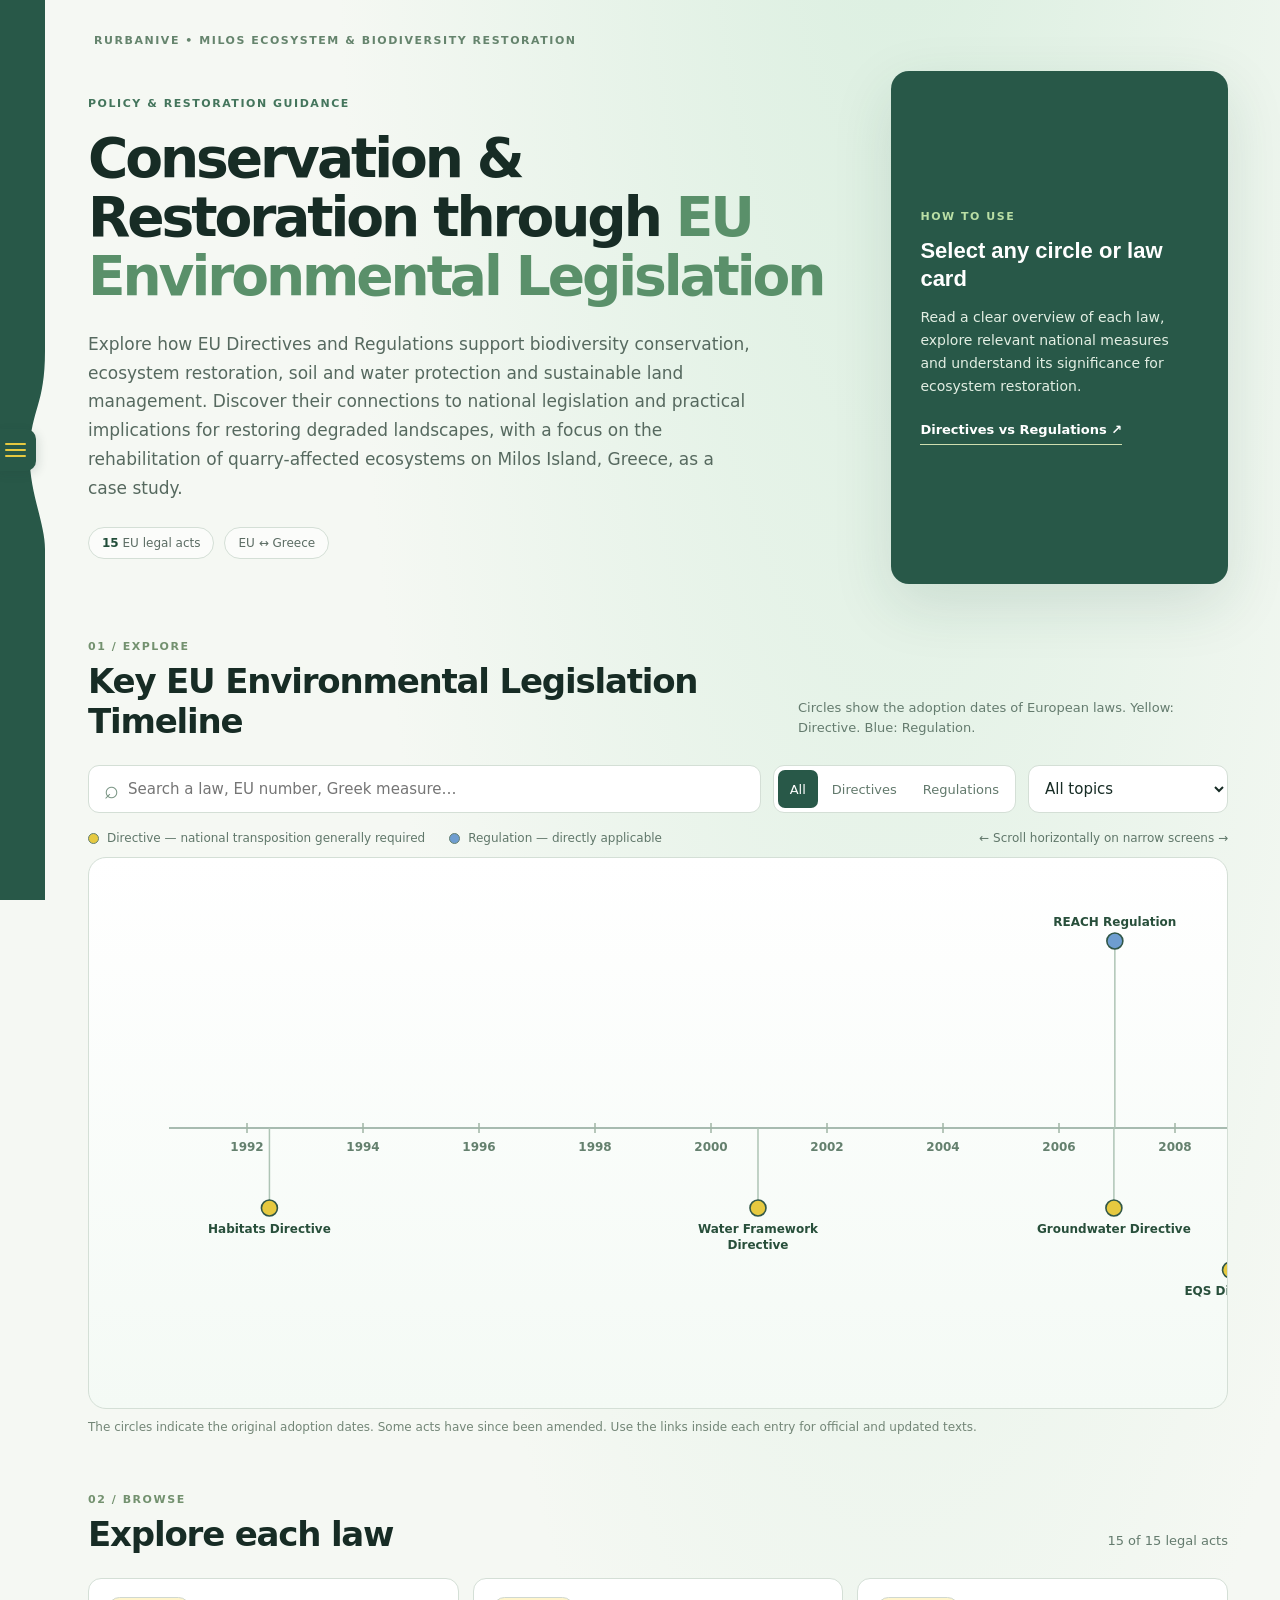
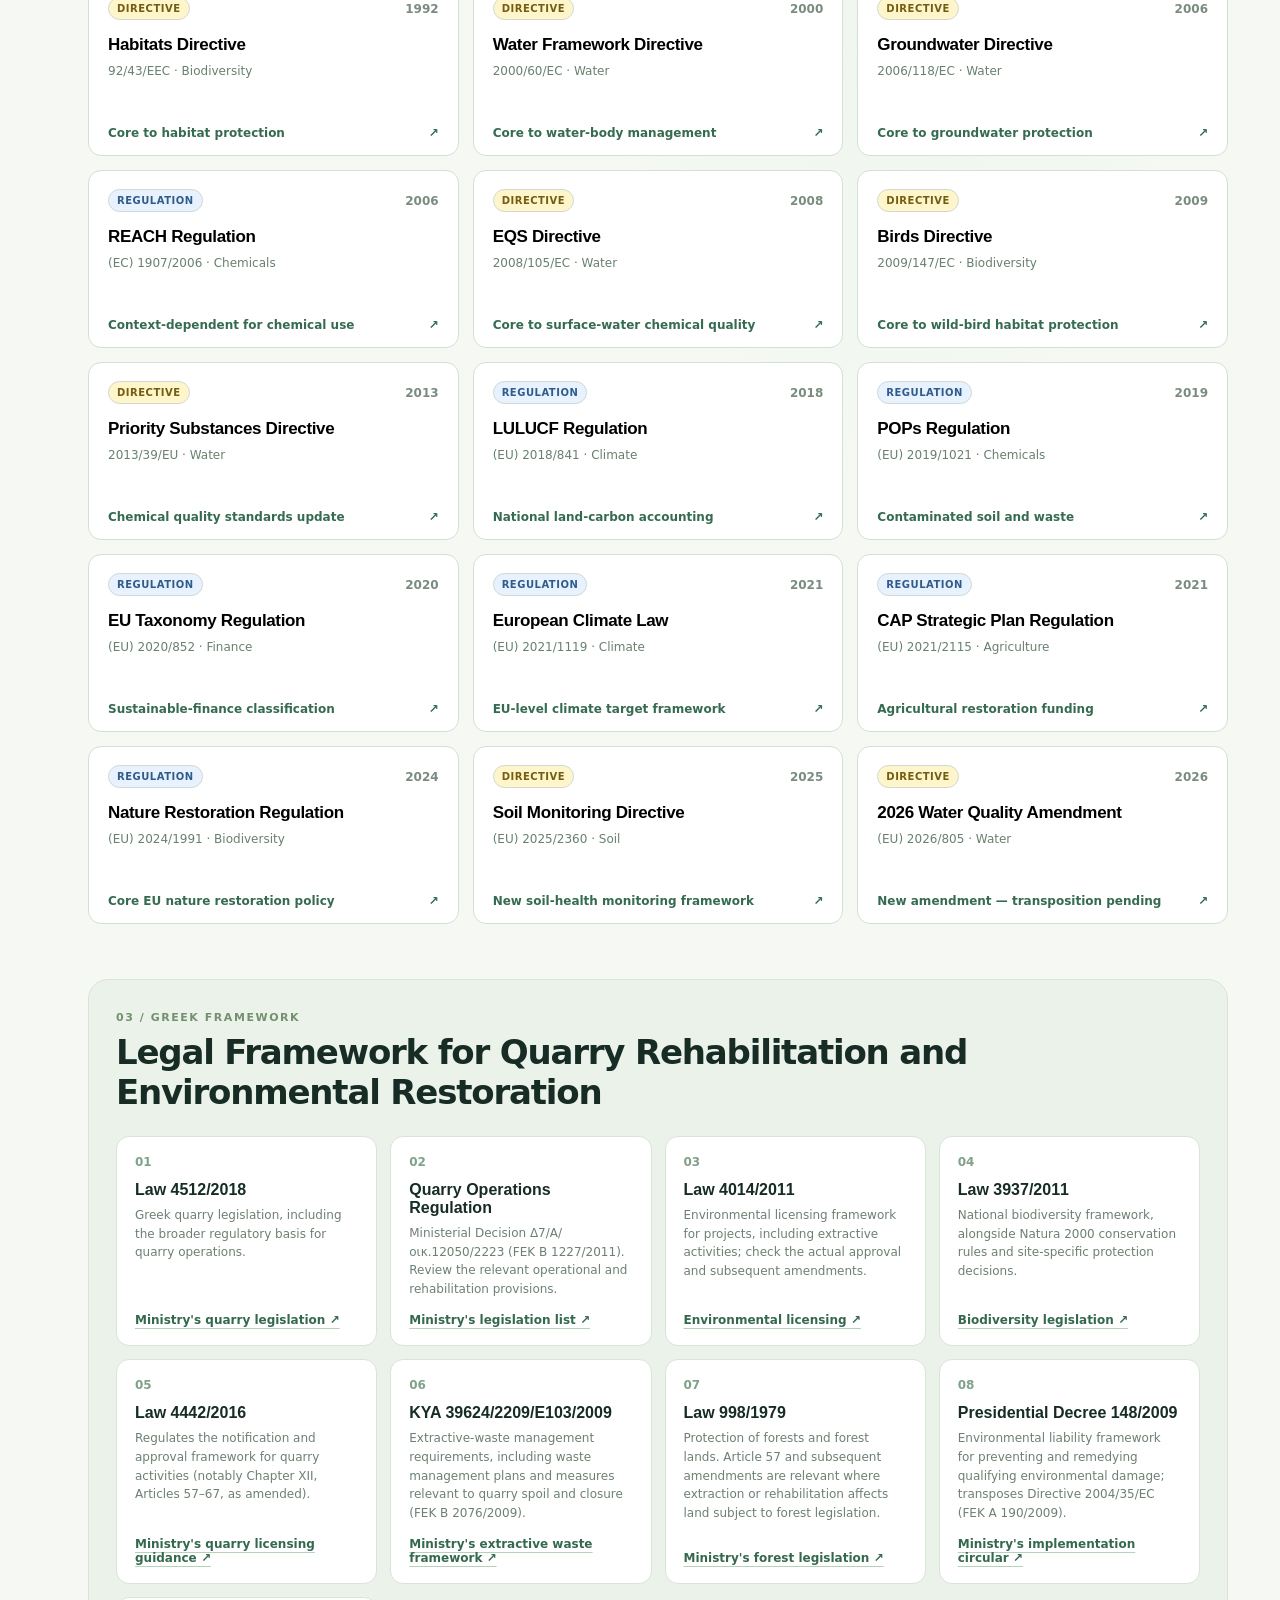
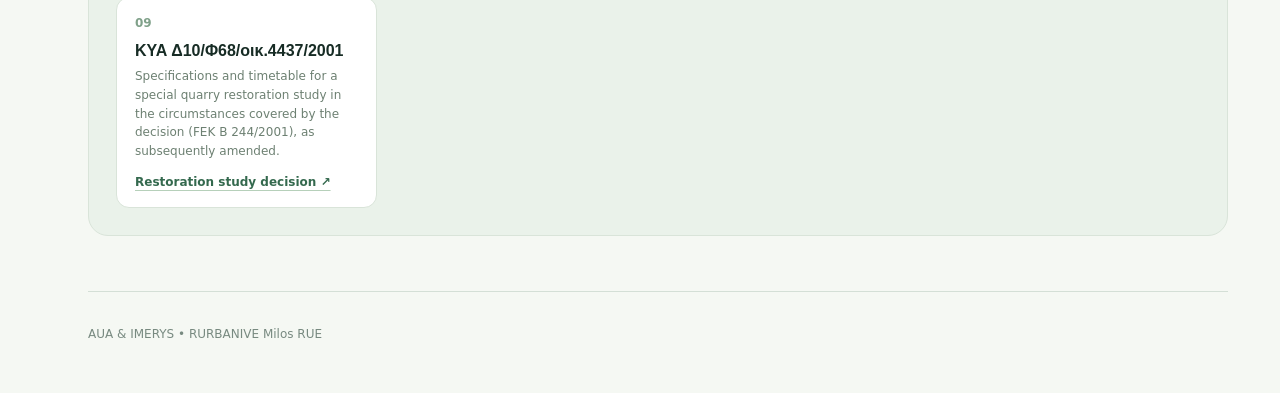
==== commit 613a949c: "Update index.html" ====
--- a/index.html
+++ b/index.html
@@ -56,7 +56,7 @@
     </section>
 
     <section class="greek-focus" id="greek-focus">
-      <div class="section-heading"><div><span class="section-no">03 / GREEK FRAMEWORK</span><h2>Legal Framework for Quarry Rehabilitation and <em>Environmental Restoration</em></h2></div></div>
+      <div class="section-heading"><div><span class="section-no">03 / GREEK FRAMEWORK</span><h2>Legal Framework for Quarry Rehabilitation and Environmental Restoration</h2></div></div>
       <div class="greek-cards">
         <article><span>01</span><h3>Law 4512/2018</h3><p>Greek quarry legislation, including the broader regulatory basis for quarry operations.</p><a href="https://ypen.gov.gr/energeia/oryktes-protes-yles/latomeia/nomothesia/" target="_blank" rel="noopener noreferrer">Ministry's quarry legislation ↗</a></article>
         <article><span>02</span><h3>Quarry Operations Regulation</h3><p>Ministerial Decision Δ7/Α/οικ.12050/2223 (FEK B 1227/2011). Review the relevant operational and rehabilitation provisions.</p><a href="https://ypen.gov.gr/energeia/oryktes-protes-yles/latomeia/nomothesia/" target="_blank" rel="noopener noreferrer">Ministry's legislation list ↗</a></article>
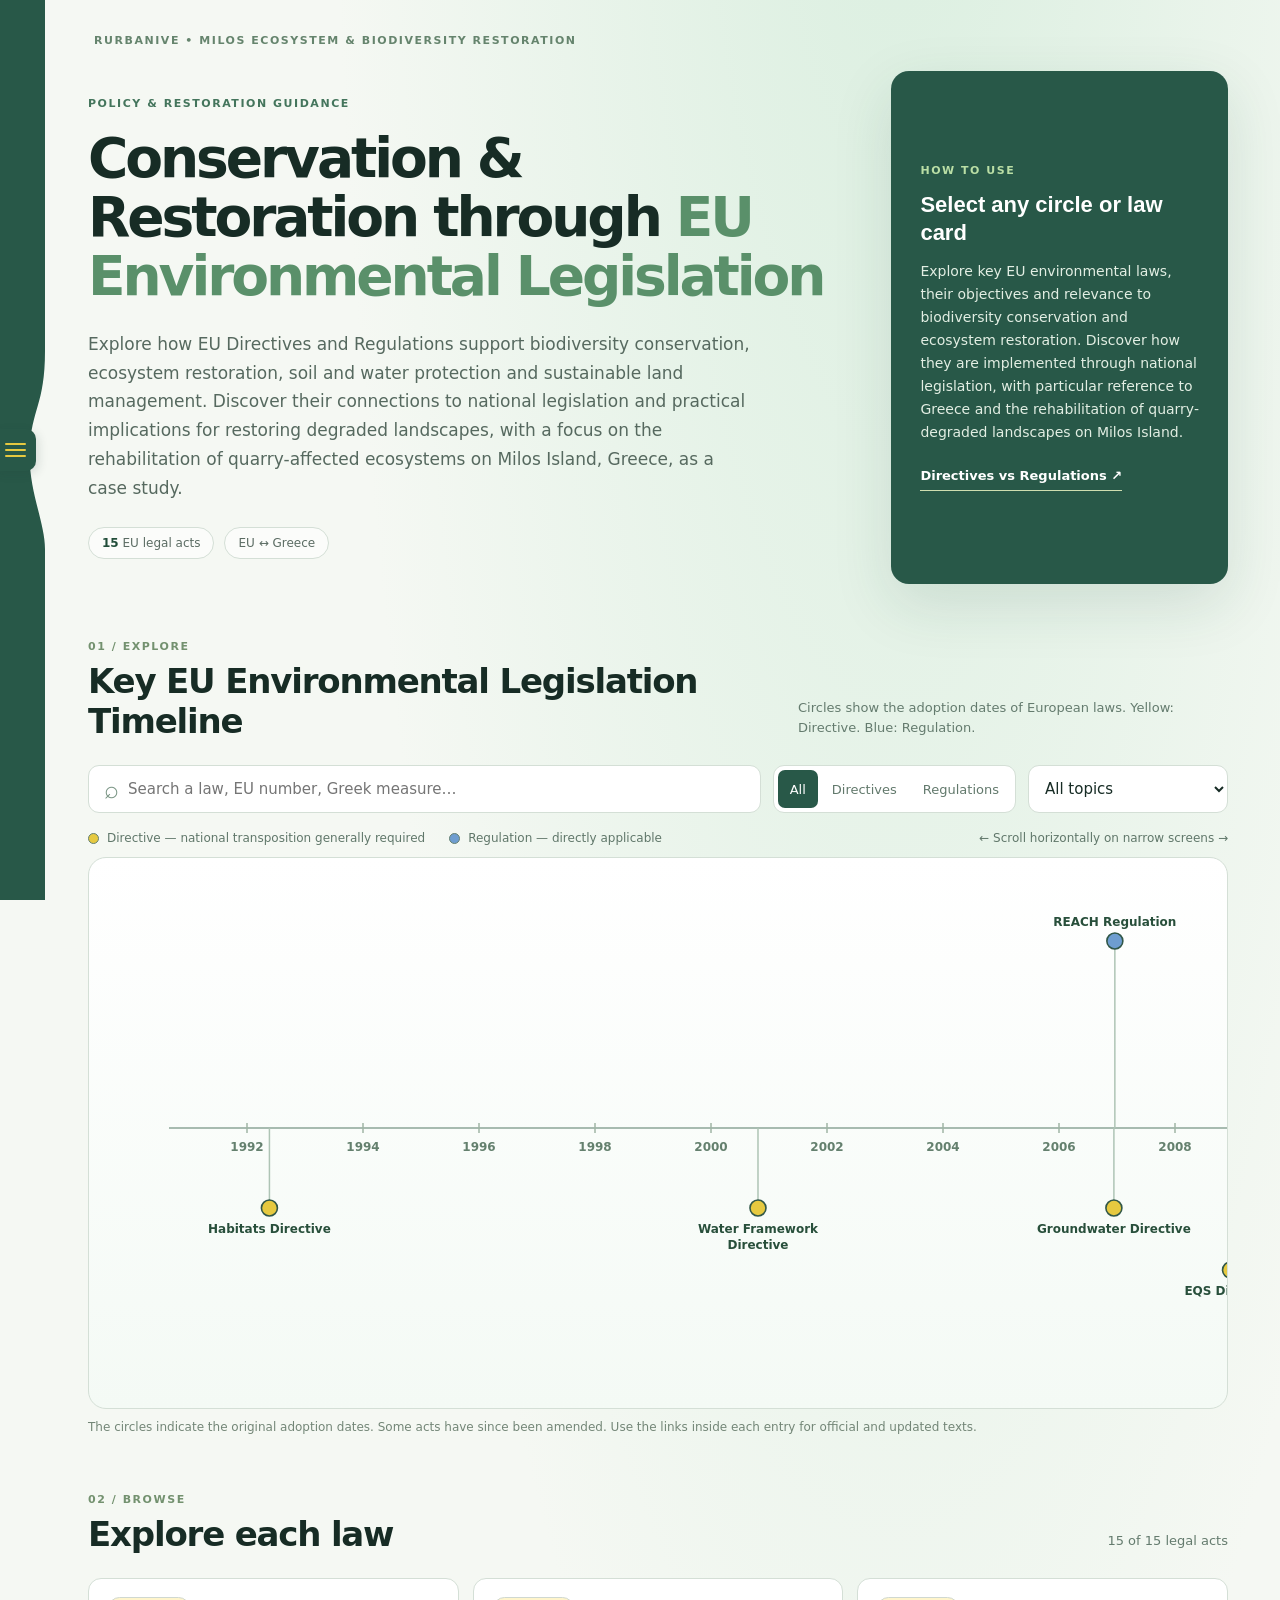
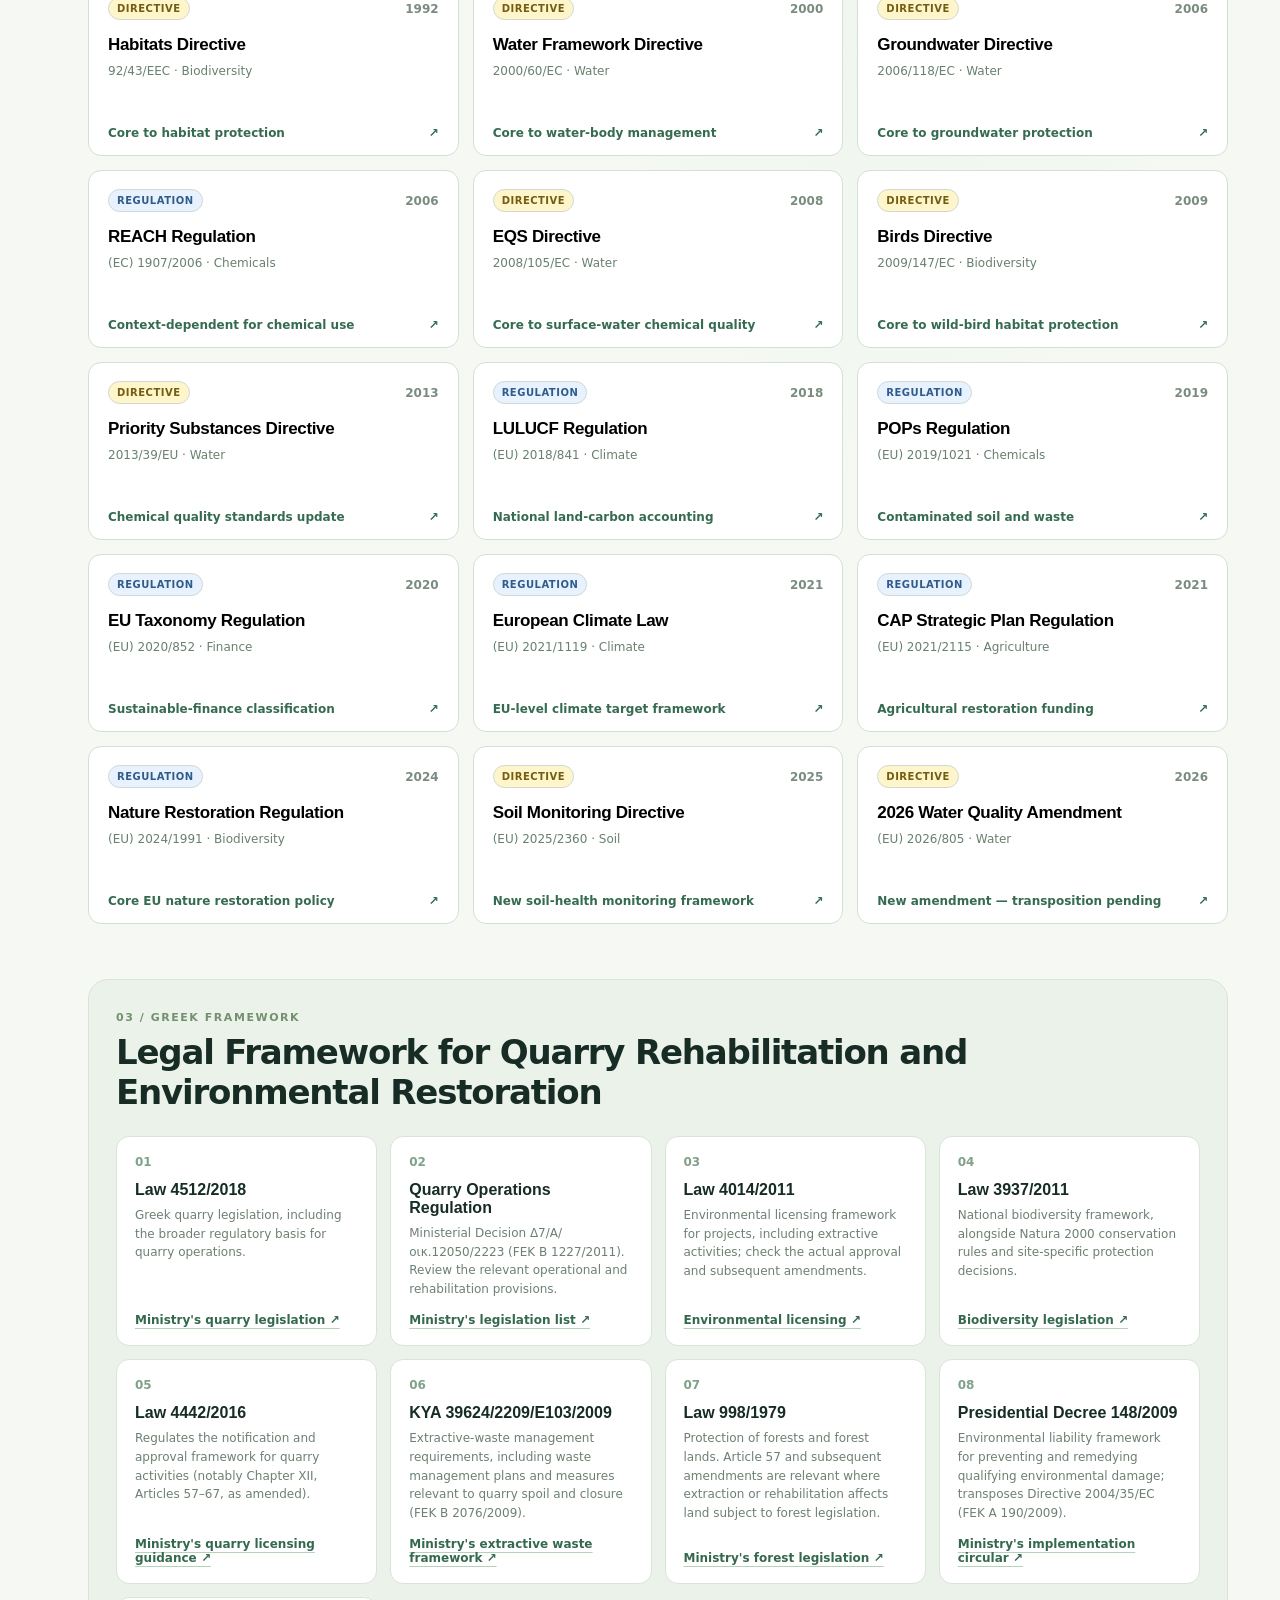
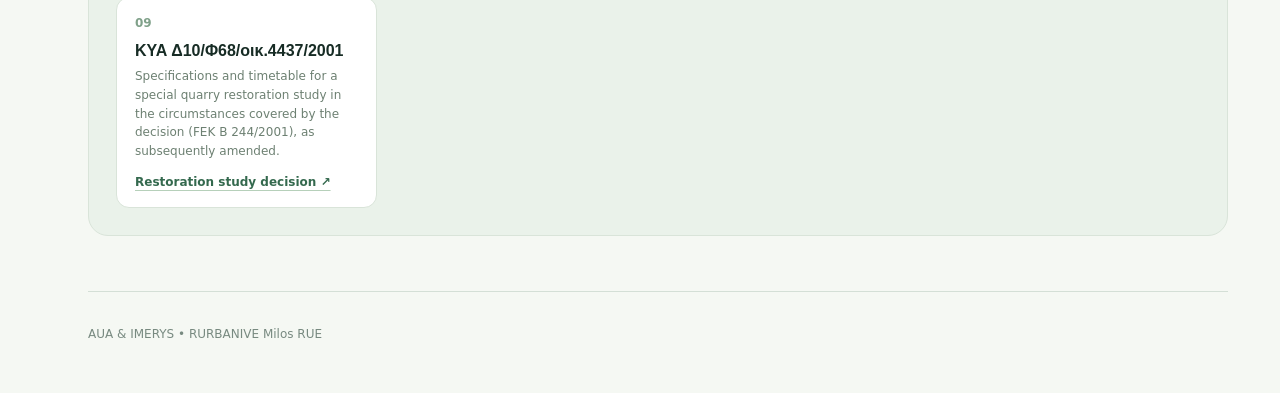
==== commit 68b18ff4: "Update index.html" ====
--- a/index.html
+++ b/index.html
@@ -32,7 +32,7 @@
       <div class="intro-aside">
         <span class="aside-kicker">How to use</span>
         <strong>Select any circle or law card</strong>
-        <p>Read a clear overview of each law, explore relevant national measures and understand its significance for ecosystem restoration.</p>
+       <p>Explore key EU environmental laws, their objectives and relevance to biodiversity conservation and ecosystem restoration. Discover how they are implemented through national legislation, with particular reference to Greece and the rehabilitation of quarry-degraded landscapes on Milos Island.</p>
         <button id="explain-trigger" class="text-button" type="button">Directives vs Regulations <span aria-hidden="true">↗</span></button>
       </div>
     </header>
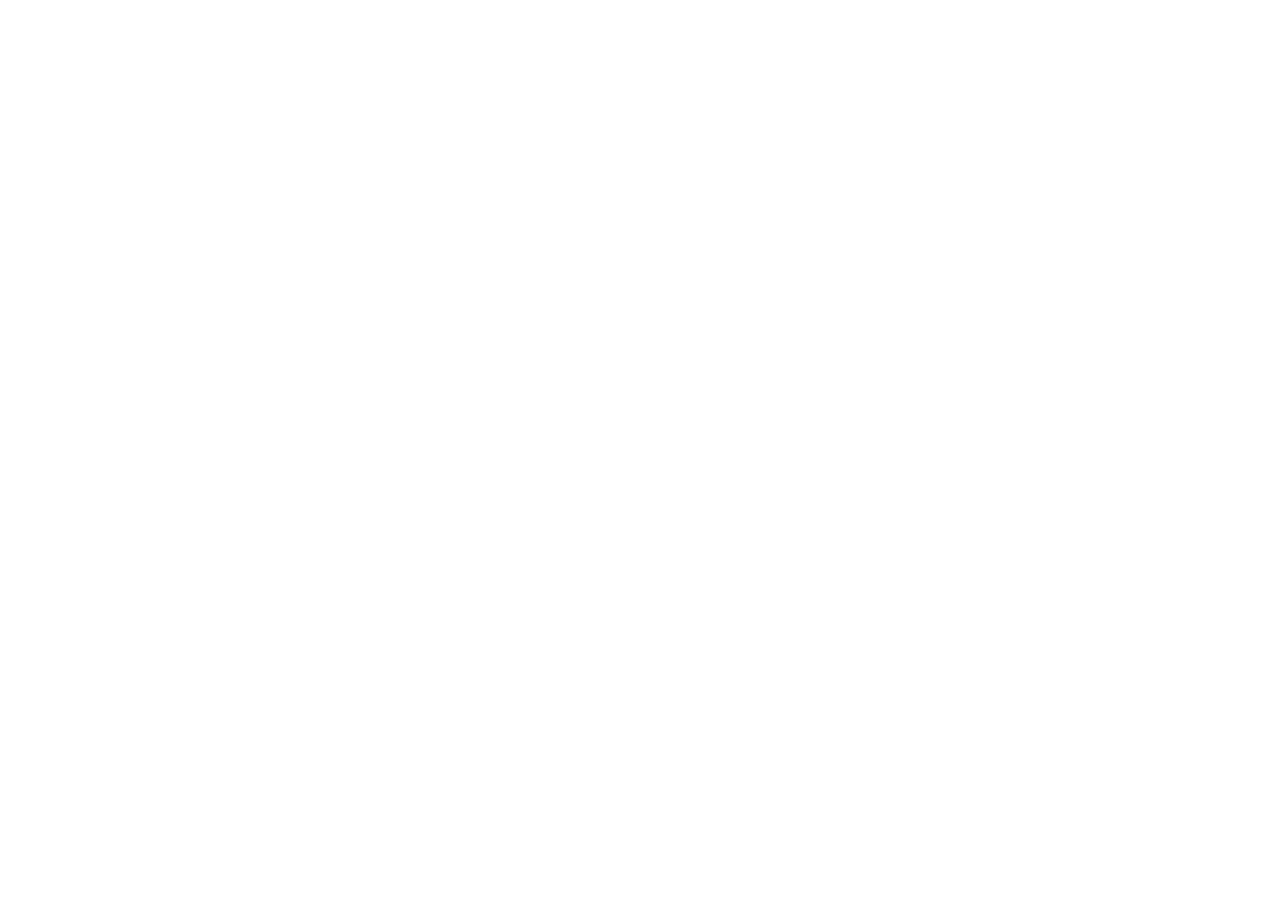
==== commit 7f2c2b92: "Update index.html" ====
--- a/index.html
+++ b/index.html
@@ -1,4 +1,22 @@
 <!doctype html>
+<!-- update to redirect 11/11/2026 -->
+<script>
+  const communityStore =
+    "https://community-store.rurbanive-project.eu/";
+
+  const destination =
+    communityStore +
+    "rural-urban-enablers-overview-page/" +
+    "ecosystem-and-biodiversity-restoration/";
+
+  if (
+    window.top === window.self &&
+    !document.referrer.startsWith(communityStore)
+  ) {
+    window.location.replace(destination);
+  }
+</script>
+
 <html lang="en">
 <head>
   <meta charset="utf-8">
